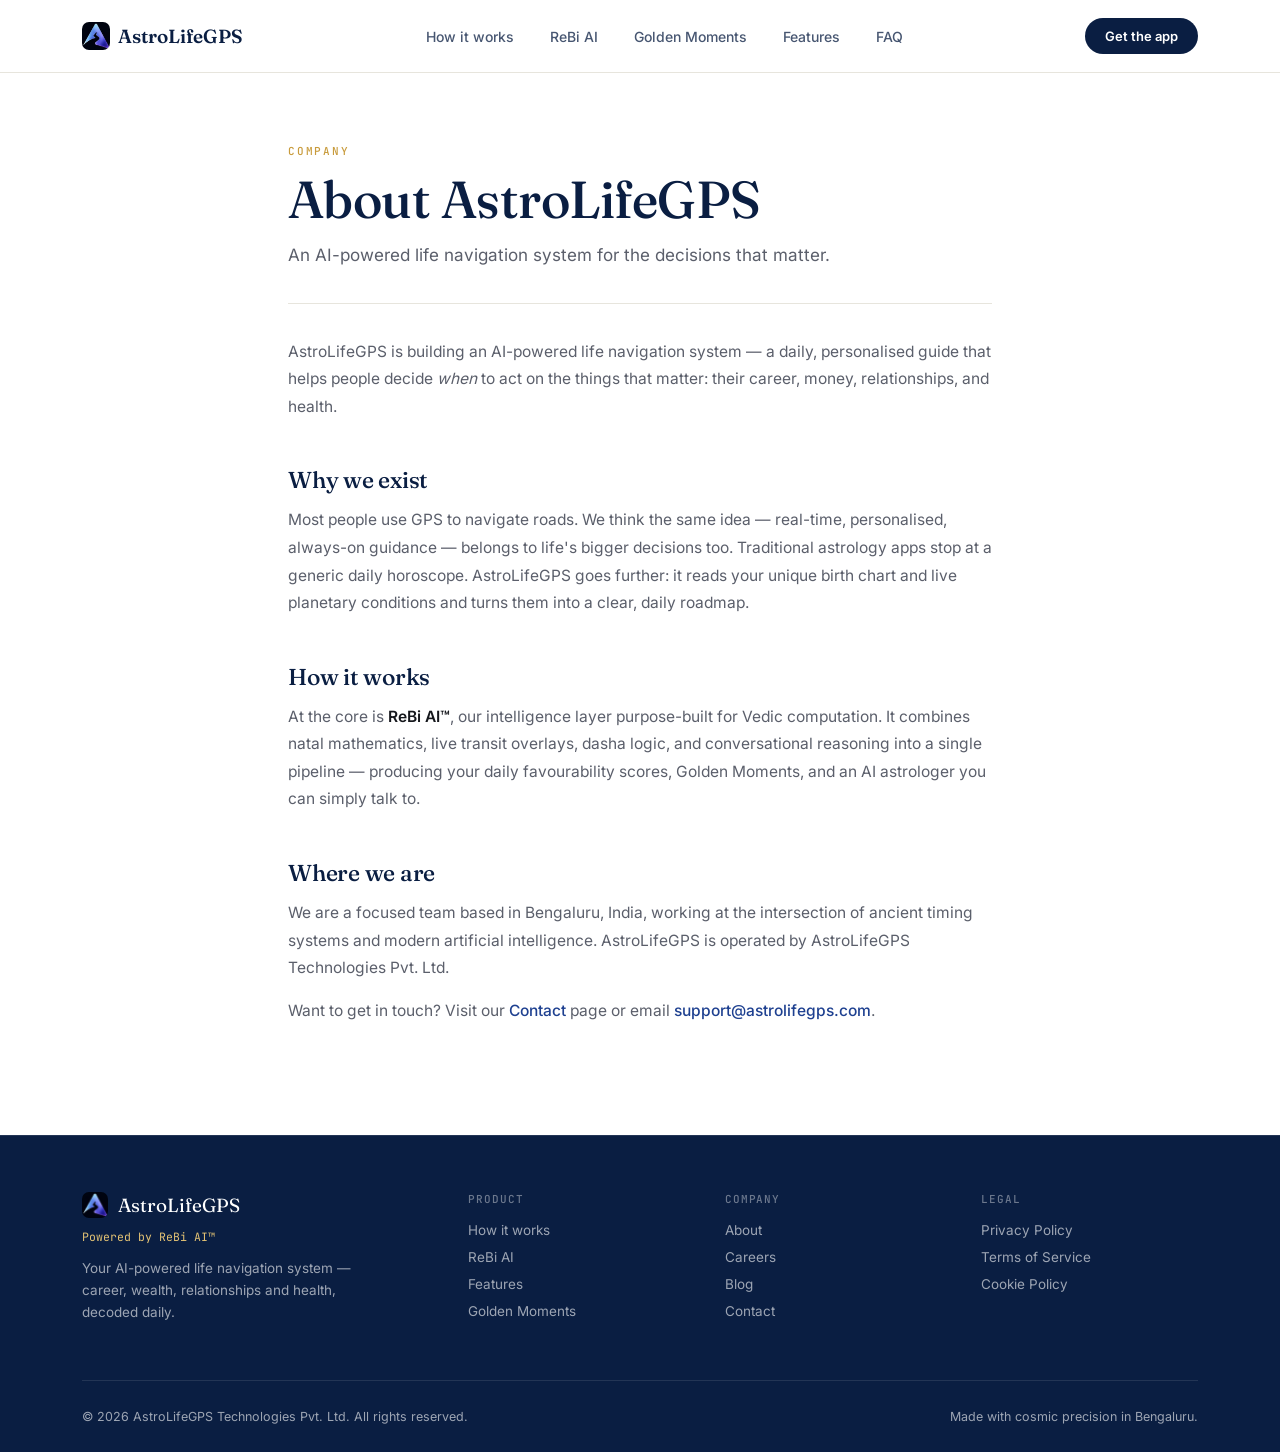
==== about/index.html @ f087dc5d "Add new pages for Careers, Contact, Cookie Policy, and Privacy Policy; update sitemap and Terms of S" ====
<!DOCTYPE html>
<html lang="en">
<head>
<meta charset="UTF-8">
<meta name="viewport" content="width=device-width, initial-scale=1.0">
<title>About &mdash; AstroLifeGPS</title>
<meta name="description" content="AstroLifeGPS is an AI-powered life navigation system, built in Bengaluru and powered by ReBi AI.">
<meta name="theme-color" content="#0A1E42">
<link rel="canonical" href="https://astrolifegps.com/about/">
<meta property="og:type" content="website">
<meta property="og:site_name" content="AstroLifeGPS">
<meta property="og:title" content="About &mdash; AstroLifeGPS">
<meta property="og:description" content="AstroLifeGPS is an AI-powered life navigation system, built in Bengaluru and powered by ReBi AI.">
<meta property="og:url" content="https://astrolifegps.com/about/">
<meta property="og:image" content="https://astrolifegps.com/assets/og-image.png">
<meta name="twitter:card" content="summary_large_image">
<meta name="twitter:title" content="About &mdash; AstroLifeGPS">
<meta name="twitter:description" content="AstroLifeGPS is an AI-powered life navigation system, built in Bengaluru and powered by ReBi AI.">
<meta name="twitter:image" content="https://astrolifegps.com/assets/og-image.png">
<link rel="icon" type="image/svg+xml" href="/assets/favicon.svg">
<link rel="icon" type="image/png" href="/assets/favicon.png">
<link rel="apple-touch-icon" href="/assets/favicon.png">
<link rel="preload" as="font" type="font/woff2" crossorigin href="/assets/fonts/fraunces-variable.woff2">
<link rel="preload" as="font" type="font/woff2" crossorigin href="/assets/fonts/inter-variable.woff2">
<link rel="stylesheet" href="/assets/page.css">
</head>
<body>
<header>
  <div class="nav-inner">
    <a href="/" class="logo">
      <img class="logo-mark" src="/assets/logo.svg" alt="AstroLifeGPS logo" width="28" height="28">
      AstroLifeGPS</a>
    <nav>
      <ul>
        <li><a href="/#how">How it works</a></li>
        <li><a href="/#rebi">ReBi AI</a></li>
        <li><a href="/#moments">Golden Moments</a></li>
        <li><a href="/#features">Features</a></li>
        <li><a href="/#faq">FAQ</a></li>
      </ul>
    </nav>
    <a href="/#download" class="nav-cta">Get the app</a>
  </div>
</header>
<main>
<div class="legal">
  <div class="legal-eyebrow">Company</div>
  <h1>About AstroLifeGPS</h1>
  <p class="legal-lead">An AI-powered life navigation system for the decisions that matter.</p>
  <div class="legal-divider"></div>
  <div class="legal-body">
    <p>AstroLifeGPS is building an AI-powered life navigation system &mdash; a daily, personalised guide that helps people decide <em>when</em> to act on the things that matter: their career, money, relationships, and health.</p>

    <h2>Why we exist</h2>
    <p>Most people use GPS to navigate roads. We think the same idea &mdash; real-time, personalised, always-on guidance &mdash; belongs to life's bigger decisions too. Traditional astrology apps stop at a generic daily horoscope. AstroLifeGPS goes further: it reads your unique birth chart and live planetary conditions and turns them into a clear, daily roadmap.</p>

    <h2>How it works</h2>
    <p>At the core is <strong>ReBi AI&trade;</strong>, our intelligence layer purpose-built for Vedic computation. It combines natal mathematics, live transit overlays, dasha logic, and conversational reasoning into a single pipeline &mdash; producing your daily favourability scores, Golden Moments, and an AI astrologer you can simply talk to.</p>

    <h2>Where we are</h2>
    <p>We are a focused team based in Bengaluru, India, working at the intersection of ancient timing systems and modern artificial intelligence. AstroLifeGPS is operated by AstroLifeGPS Technologies Pvt. Ltd.</p>

    <p>Want to get in touch? Visit our <a href="/contact/">Contact</a> page or email <a href="mailto:support@astrolifegps.com">support@astrolifegps.com</a>.</p>
  </div>
</div>
</main>
<footer>
  <div class="wrap">
    <div class="footer-grid">
      <div>
        <div class="footer-brand">
          <span style="display:inline-flex; align-items:center; gap:10px;">
            <img class="logo-mark" src="/assets/logo.svg" alt="AstroLifeGPS logo" width="26" height="26">AstroLifeGPS</span>
          <span class="pwr">Powered by ReBi AI&trade;</span></div>
        <p style="font-size:13.5px; max-width:280px; line-height:1.6;">Your AI-powered life navigation system &mdash; career, wealth, relationships and health, decoded daily.</p>
      </div>
      <div>
        <h5>Product</h5>
        <ul>
          <li><a href="/#how">How it works</a></li>
          <li><a href="/#rebi">ReBi AI</a></li>
          <li><a href="/#features">Features</a></li>
          <li><a href="/#moments">Golden Moments</a></li>
        </ul>
      </div>
      <div>
        <h5>Company</h5>
        <ul>
          <li><a href="/about/">About</a></li>
          <li><a href="/careers/">Careers</a></li>
          <li><a href="/blog/">Blog</a></li>
          <li><a href="/contact/">Contact</a></li>
        </ul>
      </div>
      <div>
        <h5>Legal</h5>
        <ul>
          <li><a href="/privacy-policy/">Privacy Policy</a></li>
          <li><a href="/terms-of-service/">Terms of Service</a></li>
          <li><a href="/cookie-policy/">Cookie Policy</a></li>
        </ul>
      </div>
    </div>
    <div class="footer-bottom">
      <span>&copy; 2026 AstroLifeGPS Technologies Pvt. Ltd. All rights reserved.</span>
      <span>Made with cosmic precision in Bengaluru.</span>
    </div>
  </div>
</footer>
</body>
</html>
---- assets/page.css ----
/* ============================================================
   AstroLifeGPS — shared styles for content / legal sub-pages
   Matches the homepage design system (navy + gold, Fraunces).
   ============================================================ */
@font-face{font-family:'Fraunces';font-style:normal;font-weight:300 600;font-display:swap;src:url('/assets/fonts/fraunces-variable.woff2') format('woff2');}
@font-face{font-family:'Fraunces';font-style:italic;font-weight:300 600;font-display:swap;src:url('/assets/fonts/fraunces-italic.woff2') format('woff2');}
@font-face{font-family:'Inter';font-style:normal;font-weight:400 800;font-display:swap;src:url('/assets/fonts/inter-variable.woff2') format('woff2');}
@font-face{font-family:'JetBrains Mono';font-style:normal;font-weight:400 500;font-display:swap;src:url('/assets/fonts/jetbrainsmono-variable.woff2') format('woff2');}

:root{
  --navy-deep:#0A1E42; --navy:#15316B; --navy-mid:#1E4090;
  --gold:#C89B3C; --gold-light:#E4C374;
  --paper:#FBFAF7; --white:#FFFFFF;
  --ink:#15171C; --ink-soft:#5B5F6B; --line:#E7E5DD;
  --max:1180px;
}
*{box-sizing:border-box; margin:0; padding:0;}
html{scroll-behavior:smooth;}
body{ background:var(--white); color:var(--ink); font-family:'Inter',sans-serif; -webkit-font-smoothing:antialiased; overflow-x:hidden; }
::selection{ background:var(--gold-light); color:var(--navy-deep); }
h1,h2,h3,h4{ font-family:'Fraunces',serif; font-weight:500; letter-spacing:-0.01em; color:var(--navy-deep); }
a{ color:inherit; text-decoration:none; }
img{ max-width:100%; display:block; }
.wrap{ max-width:var(--max); margin:0 auto; padding:0 32px; }

/* ---------- NAV ---------- */
header{ position:fixed; top:0; left:0; right:0; z-index:100; background:rgba(255,255,255,0.86); backdrop-filter:blur(14px); border-bottom:1px solid var(--line); }
.nav-inner{ max-width:var(--max); margin:0 auto; padding:18px 32px; display:flex; align-items:center; justify-content:space-between; }
.logo{ font-family:'Fraunces',serif; font-weight:600; font-size:19px; color:var(--navy-deep); display:flex; align-items:center; gap:8px; }
.logo-mark{ border-radius:7px; display:block; flex-shrink:0; }
nav ul{ list-style:none; display:flex; gap:36px; }
nav a{ font-size:14px; font-weight:500; color:var(--navy-deep); opacity:0.75; transition:opacity .2s; }
nav a:hover{ opacity:1; }
.nav-cta{ background:var(--navy-deep); color:#fff; padding:10px 20px; border-radius:100px; font-size:13px; font-weight:600; opacity:1 !important; transition:background .2s; }
.nav-cta:hover{ background:var(--gold); }

/* ---------- CONTENT / LEGAL ---------- */
.legal{ max-width:768px; margin:0 auto; padding:144px 32px 96px; }
.legal-eyebrow{ font-family:'JetBrains Mono',monospace; font-size:11px; letter-spacing:0.16em; text-transform:uppercase; color:var(--gold); font-weight:500; margin-bottom:14px; }
.legal h1{ font-size:clamp(34px,5vw,52px); line-height:1.05; margin-bottom:14px; }
.legal-lead{ font-size:17px; color:var(--ink-soft); line-height:1.65; margin-top:6px; }
.legal-meta{ font-size:13px; color:var(--ink-soft); font-family:'JetBrains Mono',monospace; }
.legal-divider{ height:1px; background:var(--line); margin:34px 0; }
.legal-body h2{ font-size:23px; margin-top:46px; margin-bottom:12px; }
.legal-body h3{ font-size:16px; margin-top:26px; margin-bottom:8px; font-family:'Inter',sans-serif; font-weight:600; color:var(--navy-deep); }
.legal-body p{ font-size:15.5px; color:var(--ink-soft); line-height:1.78; margin-bottom:15px; }
.legal-body ul{ padding-left:20px; margin-bottom:15px; }
.legal-body li{ font-size:15.5px; color:var(--ink-soft); line-height:1.78; margin-bottom:6px; }
.legal-body a{ color:var(--navy-mid); font-weight:500; }
.legal-body a:hover{ color:var(--gold); }
.legal-body strong{ color:var(--ink); font-weight:600; }
.legal-body table{ width:100%; border-collapse:collapse; margin:8px 0 20px; }
.legal-body th{ text-align:left; padding:11px 14px; font-family:'JetBrains Mono',monospace; font-size:10.5px; text-transform:uppercase; letter-spacing:0.06em; color:var(--ink-soft); border-bottom:2px solid var(--navy-deep); font-weight:500; }
.legal-body td{ padding:11px 14px; border-bottom:1px solid var(--line); font-size:14px; color:var(--ink-soft); }
.callout{ background:var(--paper); border:1px solid var(--line); border-left:3px solid var(--gold); border-radius:10px; padding:16px 18px; margin:20px 0; }
.callout p{ margin:0; font-size:14.5px; color:var(--ink); }
.contact-cards{ display:grid; grid-template-columns:1fr 1fr; gap:16px; margin:26px 0 6px; }
.contact-card{ border:1px solid var(--line); border-radius:14px; padding:22px; }
.contact-card .cc-label{ font-family:'JetBrains Mono',monospace; font-size:10.5px; text-transform:uppercase; letter-spacing:0.06em; color:var(--gold); margin-bottom:8px; }
.contact-card a{ font-size:16px; color:var(--navy-deep); font-weight:600; }
.contact-card a:hover{ color:var(--gold); }

/* ---------- FOOTER ---------- */
footer{ background:var(--navy-deep); border-top:1px solid rgba(255,255,255,0.1); padding:56px 0 28px; color:rgba(255,255,255,0.6); }
.footer-grid{ display:grid; grid-template-columns:1.6fr 1fr 1fr 1fr; gap:40px; margin-bottom:50px; }
.footer-brand{ font-family:'Fraunces',serif; color:#fff; font-size:19px; margin-bottom:14px; }
.footer-brand .pwr{ font-size:11.5px; color:var(--gold-light); font-family:'JetBrains Mono',monospace; display:block; margin-top:6px; }
.footer-grid h5{ font-size:11px; text-transform:uppercase; letter-spacing:0.08em; color:rgba(255,255,255,0.4); margin-bottom:16px; font-family:'JetBrains Mono',monospace; font-weight:500; }
.footer-grid ul{ list-style:none; }
.footer-grid li{ margin-bottom:11px; font-size:13.5px; }
.footer-grid a{ color:rgba(255,255,255,0.6); }
.footer-grid a:hover{ color:#fff; }
.footer-bottom{ display:flex; justify-content:space-between; padding-top:28px; border-top:1px solid rgba(255,255,255,0.1); font-size:12.5px; flex-wrap:wrap; gap:10px; }

@media (max-width:980px){
  nav ul{ display:none; }
  .footer-grid{ grid-template-columns:1fr 1fr; }
}
@media (max-width:560px){
  .nav-inner{ padding-left:20px; padding-right:20px; }
  .legal{ padding:120px 20px 64px; }
  .contact-cards{ grid-template-columns:1fr; }
  .footer-grid{ grid-template-columns:1fr; gap:30px; }
  .legal-body table{ display:block; overflow-x:auto; white-space:nowrap; }
}
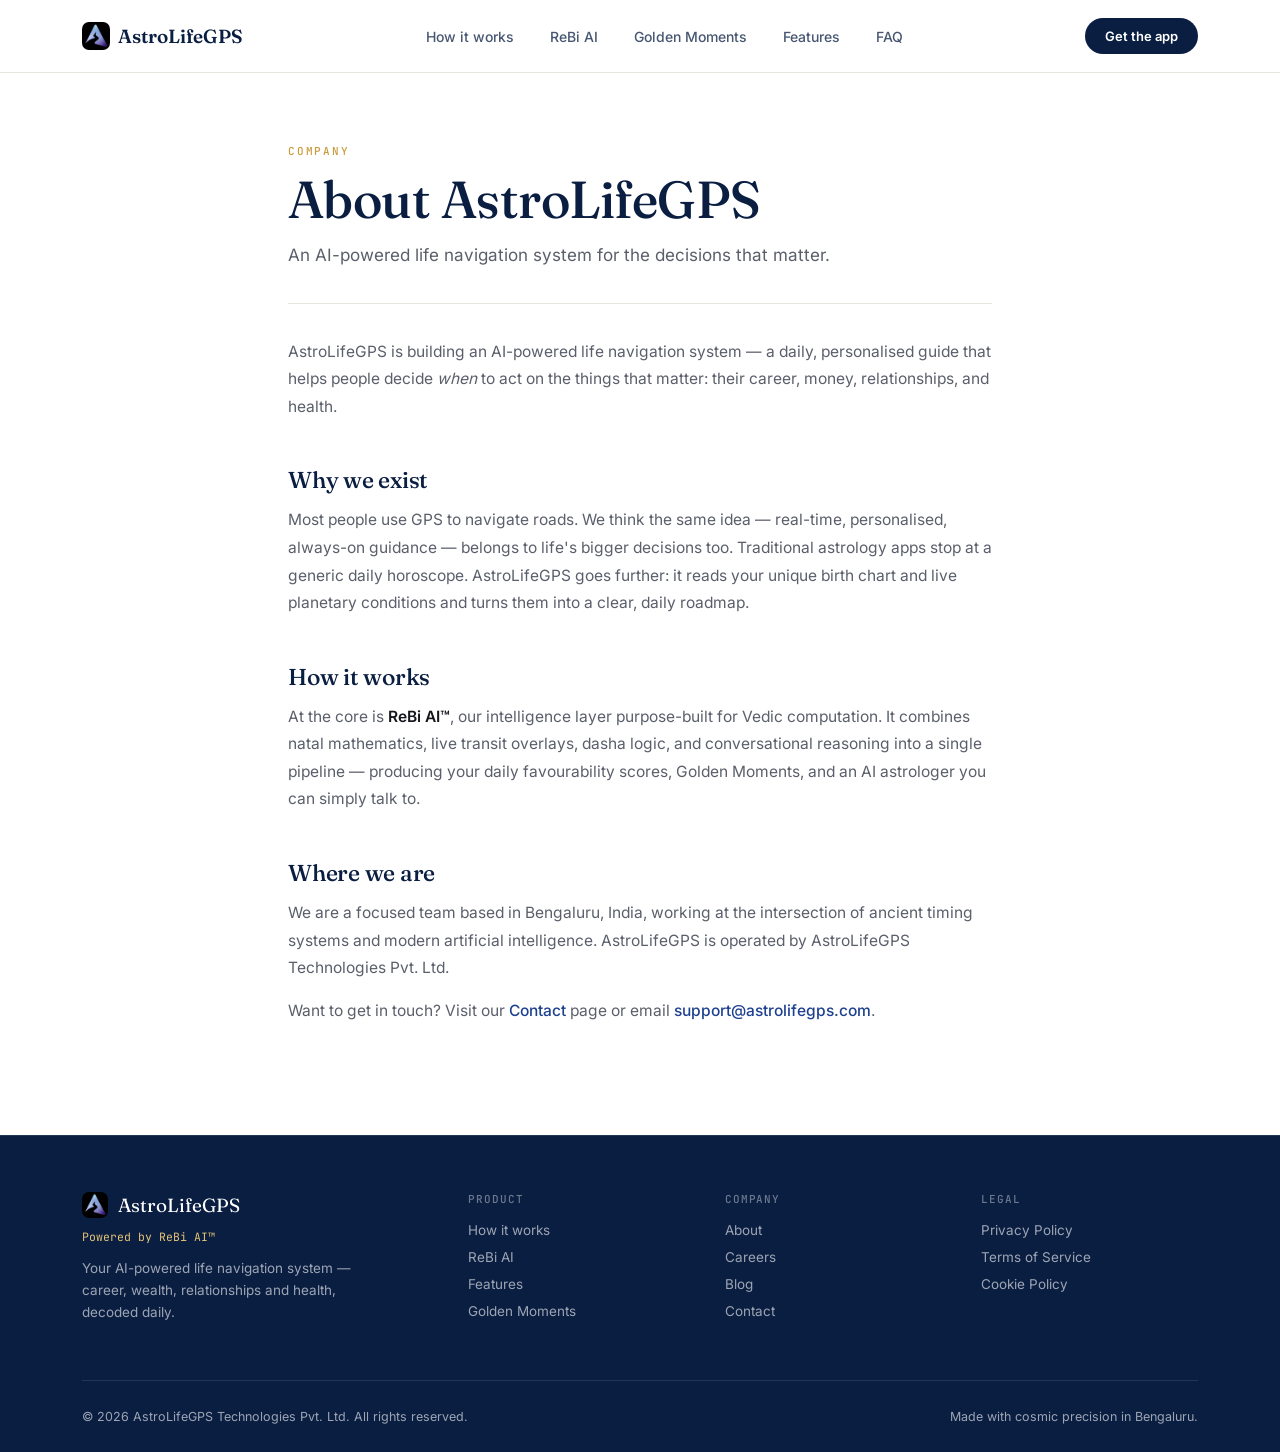
==== commit be6ee1c7: "Point custom domain to www.astrolifegps.com - Add CNAME for GitHub Pages custom domain - Canonicaliz" ====
--- a/about/index.html
+++ b/about/index.html
@@ -6,40 +6,40 @@
 <title>About &mdash; AstroLifeGPS</title>
 <meta name="description" content="AstroLifeGPS is an AI-powered life navigation system, built in Bengaluru and powered by ReBi AI.">
 <meta name="theme-color" content="#0A1E42">
-<link rel="canonical" href="https://astrolifegps.com/about/">
+<link rel="canonical" href="https://www.astrolifegps.com/about/">
 <meta property="og:type" content="website">
 <meta property="og:site_name" content="AstroLifeGPS">
 <meta property="og:title" content="About &mdash; AstroLifeGPS">
 <meta property="og:description" content="AstroLifeGPS is an AI-powered life navigation system, built in Bengaluru and powered by ReBi AI.">
-<meta property="og:url" content="https://astrolifegps.com/about/">
-<meta property="og:image" content="https://astrolifegps.com/assets/og-image.png">
+<meta property="og:url" content="https://www.astrolifegps.com/about/">
+<meta property="og:image" content="https://www.astrolifegps.com/assets/og-image.png">
 <meta name="twitter:card" content="summary_large_image">
 <meta name="twitter:title" content="About &mdash; AstroLifeGPS">
 <meta name="twitter:description" content="AstroLifeGPS is an AI-powered life navigation system, built in Bengaluru and powered by ReBi AI.">
-<meta name="twitter:image" content="https://astrolifegps.com/assets/og-image.png">
-<link rel="icon" type="image/svg+xml" href="/assets/favicon.svg">
-<link rel="icon" type="image/png" href="/assets/favicon.png">
-<link rel="apple-touch-icon" href="/assets/favicon.png">
-<link rel="preload" as="font" type="font/woff2" crossorigin href="/assets/fonts/fraunces-variable.woff2">
-<link rel="preload" as="font" type="font/woff2" crossorigin href="/assets/fonts/inter-variable.woff2">
-<link rel="stylesheet" href="/assets/page.css">
+<meta name="twitter:image" content="https://www.astrolifegps.com/assets/og-image.png">
+<link rel="icon" type="image/svg+xml" href="../assets/favicon.svg">
+<link rel="icon" type="image/png" href="../assets/favicon.png">
+<link rel="apple-touch-icon" href="../assets/favicon.png">
+<link rel="preload" as="font" type="font/woff2" crossorigin href="../assets/fonts/fraunces-variable.woff2">
+<link rel="preload" as="font" type="font/woff2" crossorigin href="../assets/fonts/inter-variable.woff2">
+<link rel="stylesheet" href="../assets/page.css">
 </head>
 <body>
 <header>
   <div class="nav-inner">
-    <a href="/" class="logo">
-      <img class="logo-mark" src="/assets/logo.svg" alt="AstroLifeGPS logo" width="28" height="28">
+    <a href="../" class="logo">
+      <img class="logo-mark" src="../assets/logo.svg" alt="AstroLifeGPS logo" width="28" height="28">
       AstroLifeGPS</a>
     <nav>
       <ul>
-        <li><a href="/#how">How it works</a></li>
-        <li><a href="/#rebi">ReBi AI</a></li>
-        <li><a href="/#moments">Golden Moments</a></li>
-        <li><a href="/#features">Features</a></li>
-        <li><a href="/#faq">FAQ</a></li>
+        <li><a href="../#how">How it works</a></li>
+        <li><a href="../#rebi">ReBi AI</a></li>
+        <li><a href="../#moments">Golden Moments</a></li>
+        <li><a href="../#features">Features</a></li>
+        <li><a href="../#faq">FAQ</a></li>
       </ul>
     </nav>
-    <a href="/#download" class="nav-cta">Get the app</a>
+    <a href="../#download" class="nav-cta">Get the app</a>
   </div>
 </header>
 <main>
@@ -60,7 +60,7 @@
     <h2>Where we are</h2>
     <p>We are a focused team based in Bengaluru, India, working at the intersection of ancient timing systems and modern artificial intelligence. AstroLifeGPS is operated by AstroLifeGPS Technologies Pvt. Ltd.</p>
 
-    <p>Want to get in touch? Visit our <a href="/contact/">Contact</a> page or email <a href="mailto:support@astrolifegps.com">support@astrolifegps.com</a>.</p>
+    <p>Want to get in touch? Visit our <a href="../contact/">Contact</a> page or email <a href="mailto:support@astrolifegps.com">support@astrolifegps.com</a>.</p>
   </div>
 </div>
 </main>
@@ -70,34 +70,34 @@
       <div>
         <div class="footer-brand">
           <span style="display:inline-flex; align-items:center; gap:10px;">
-            <img class="logo-mark" src="/assets/logo.svg" alt="AstroLifeGPS logo" width="26" height="26">AstroLifeGPS</span>
+            <img class="logo-mark" src="../assets/logo.svg" alt="AstroLifeGPS logo" width="26" height="26">AstroLifeGPS</span>
           <span class="pwr">Powered by ReBi AI&trade;</span></div>
         <p style="font-size:13.5px; max-width:280px; line-height:1.6;">Your AI-powered life navigation system &mdash; career, wealth, relationships and health, decoded daily.</p>
       </div>
       <div>
         <h5>Product</h5>
         <ul>
-          <li><a href="/#how">How it works</a></li>
-          <li><a href="/#rebi">ReBi AI</a></li>
-          <li><a href="/#features">Features</a></li>
-          <li><a href="/#moments">Golden Moments</a></li>
+          <li><a href="../#how">How it works</a></li>
+          <li><a href="../#rebi">ReBi AI</a></li>
+          <li><a href="../#features">Features</a></li>
+          <li><a href="../#moments">Golden Moments</a></li>
         </ul>
       </div>
       <div>
         <h5>Company</h5>
         <ul>
-          <li><a href="/about/">About</a></li>
-          <li><a href="/careers/">Careers</a></li>
-          <li><a href="/blog/">Blog</a></li>
-          <li><a href="/contact/">Contact</a></li>
+          <li><a href="../about/">About</a></li>
+          <li><a href="../careers/">Careers</a></li>
+          <li><a href="../blog/">Blog</a></li>
+          <li><a href="../contact/">Contact</a></li>
         </ul>
       </div>
       <div>
         <h5>Legal</h5>
         <ul>
-          <li><a href="/privacy-policy/">Privacy Policy</a></li>
-          <li><a href="/terms-of-service/">Terms of Service</a></li>
-          <li><a href="/cookie-policy/">Cookie Policy</a></li>
+          <li><a href="../privacy-policy/">Privacy Policy</a></li>
+          <li><a href="../terms-of-service/">Terms of Service</a></li>
+          <li><a href="../cookie-policy/">Cookie Policy</a></li>
         </ul>
       </div>
     </div>
--- a/assets/page.css
+++ b/assets/page.css
@@ -2,10 +2,10 @@
    AstroLifeGPS — shared styles for content / legal sub-pages
    Matches the homepage design system (navy + gold, Fraunces).
    ============================================================ */
-@font-face{font-family:'Fraunces';font-style:normal;font-weight:300 600;font-display:swap;src:url('/assets/fonts/fraunces-variable.woff2') format('woff2');}
-@font-face{font-family:'Fraunces';font-style:italic;font-weight:300 600;font-display:swap;src:url('/assets/fonts/fraunces-italic.woff2') format('woff2');}
-@font-face{font-family:'Inter';font-style:normal;font-weight:400 800;font-display:swap;src:url('/assets/fonts/inter-variable.woff2') format('woff2');}
-@font-face{font-family:'JetBrains Mono';font-style:normal;font-weight:400 500;font-display:swap;src:url('/assets/fonts/jetbrainsmono-variable.woff2') format('woff2');}
+@font-face{font-family:'Fraunces';font-style:normal;font-weight:300 600;font-display:swap;src:url('fonts/fraunces-variable.woff2') format('woff2');}
+@font-face{font-family:'Fraunces';font-style:italic;font-weight:300 600;font-display:swap;src:url('fonts/fraunces-italic.woff2') format('woff2');}
+@font-face{font-family:'Inter';font-style:normal;font-weight:400 800;font-display:swap;src:url('fonts/inter-variable.woff2') format('woff2');}
+@font-face{font-family:'JetBrains Mono';font-style:normal;font-weight:400 500;font-display:swap;src:url('fonts/jetbrainsmono-variable.woff2') format('woff2');}
 
 :root{
   --navy-deep:#0A1E42; --navy:#15316B; --navy-mid:#1E4090;
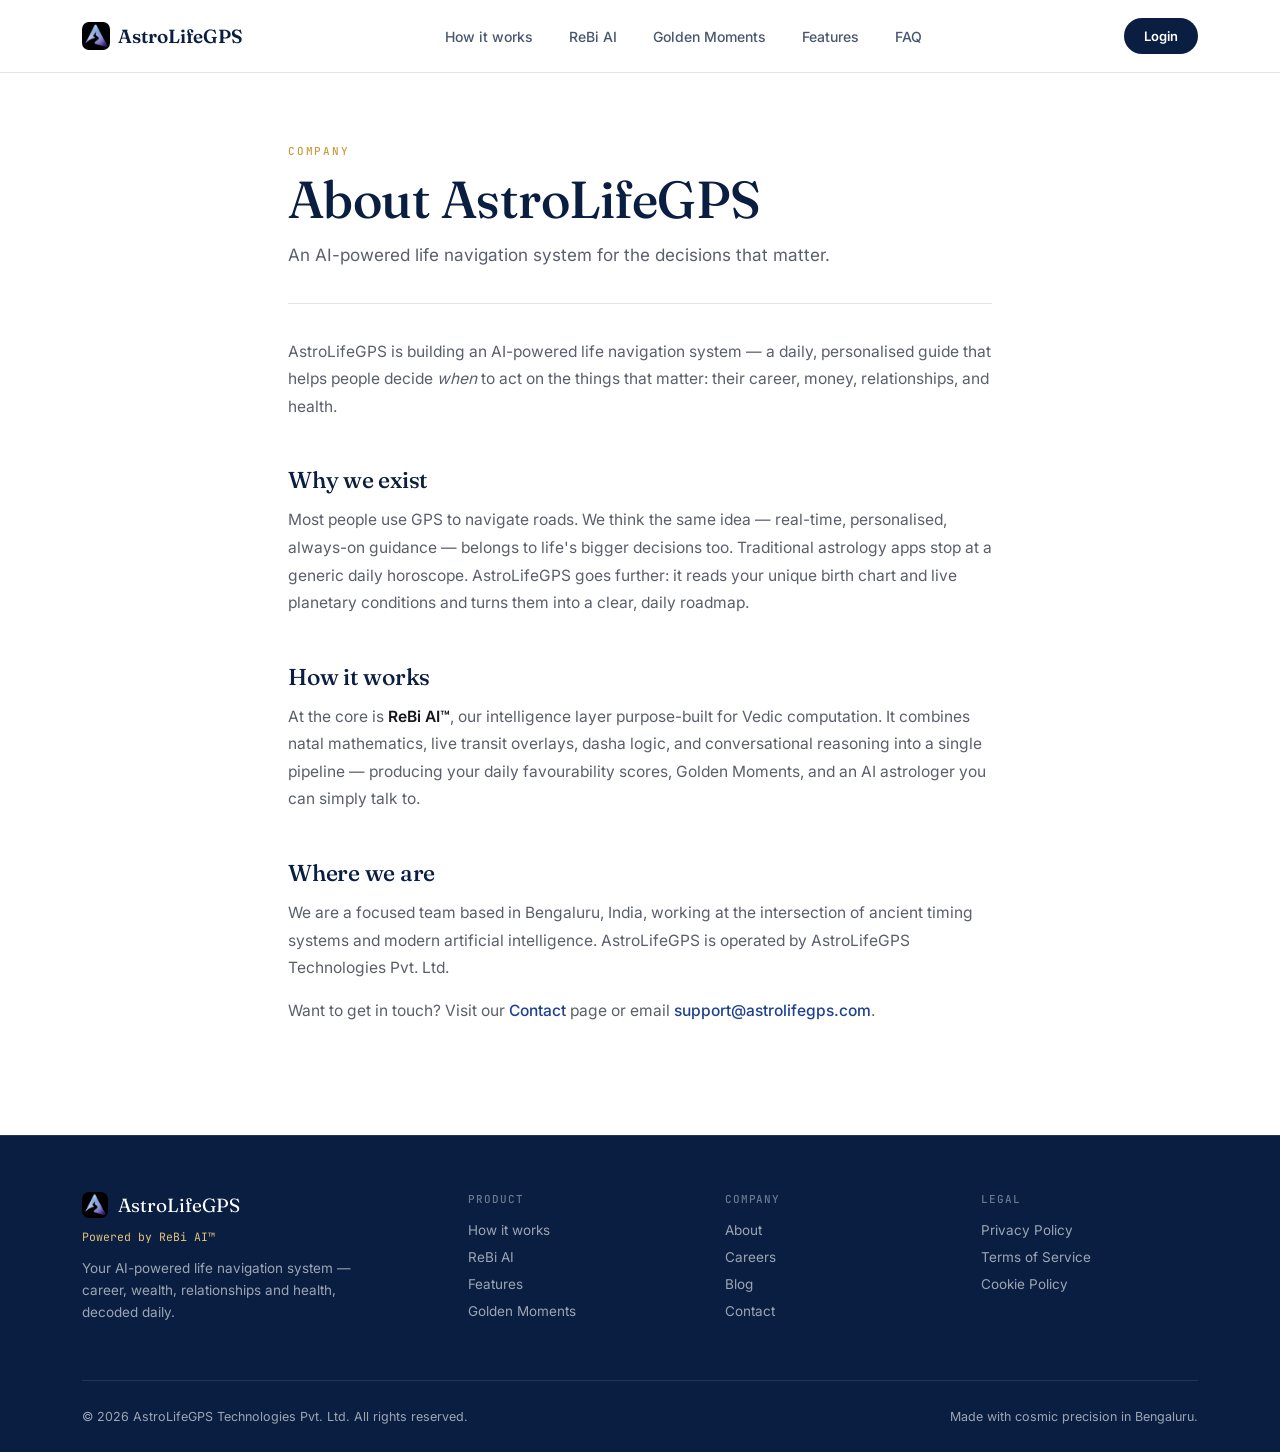
==== commit 1fead3a5: "Replace header CTA with Login link to app.astrolifegps.com Co-Authored-By: Claude Opus 5.5 <noreply@" ====
--- a/about/index.html
+++ b/about/index.html
@@ -39,7 +39,7 @@
         <li><a href="../#faq">FAQ</a></li>
       </ul>
     </nav>
-    <a href="../#download" class="nav-cta">Get the app</a>
+    <a href="https://app.astrolifegps.com/" class="nav-cta" target="_blank" rel="noopener noreferrer">Login</a>
   </div>
 </header>
 <main>
